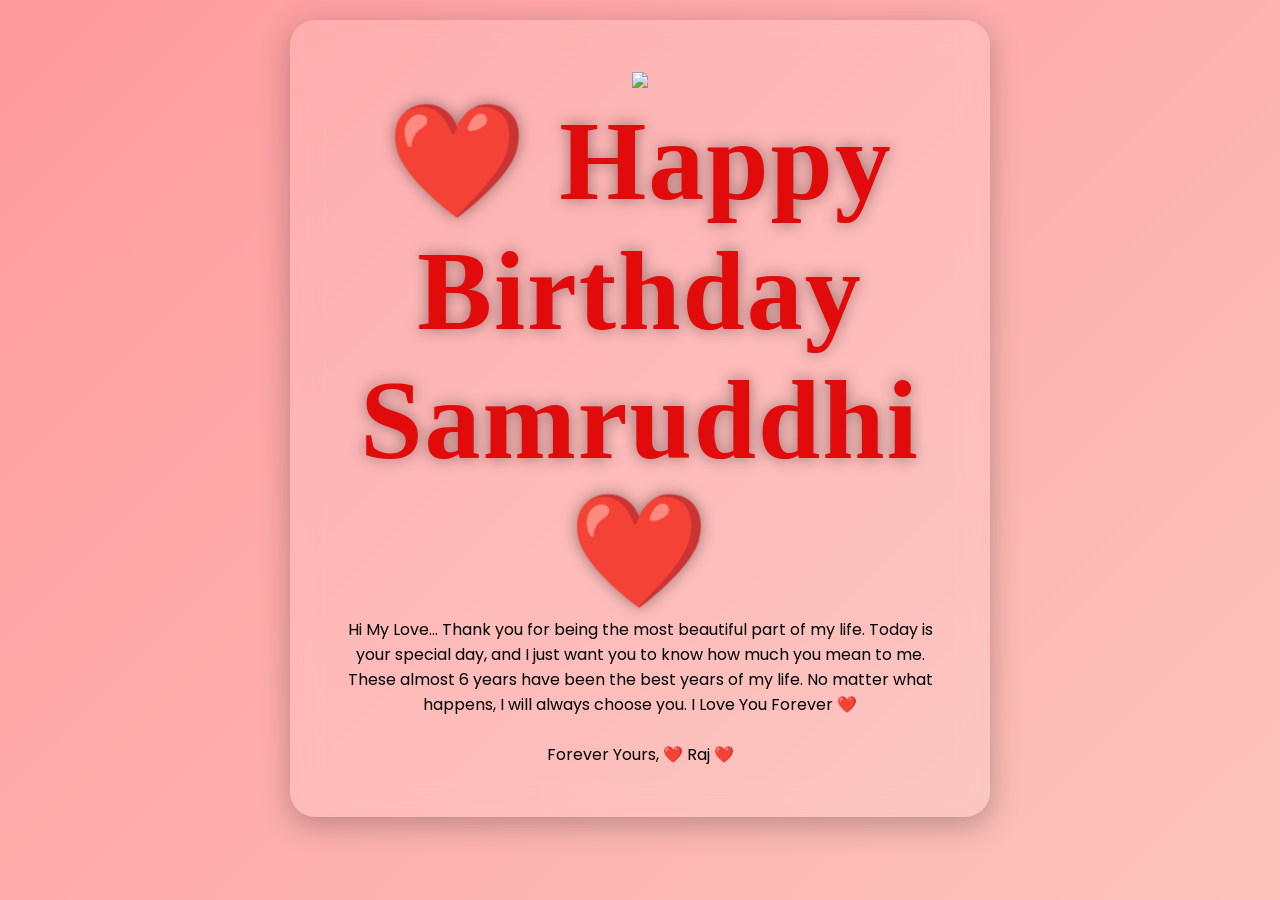
==== gift.html @ 8a3e7cf1 "Add files via upload" ====
<!DOCTYPE html>
<html lang="en">
<head>
    <meta charset="UTF-8">
    <meta name="viewport" content="width=device-width, initial-scale=1.0">
    <title>Your Surprise ❤️</title>

    <link rel="stylesheet" href="style.css">
</head>

<body>

<section class="hero">

<div class="glass">

<img src="images/us.png" class="surprise-photo">

<h1>❤️ Happy Birthday Samruddhi ❤️</h1>

<p class="gift-message">

Hi My Love...

Thank you for being the most beautiful part of my life.

Today is your special day, and I just want you to know how much you mean to me.

These almost 6 years have been the best years of my life.

No matter what happens, I will always choose you.

I Love You Forever ❤️

<br><br>

Forever Yours,

❤️ Raj ❤️

</p>

</div>

</section>

</body>
</html>
---- style.css ----
/* Google Font */
@import url('https://fonts.googleapis.com/css2?family=Poppins:wght@300;400;600;700&family=Great+Vibes&display=swap');

*{
    margin:0;
    padding:0;
    box-sizing:border-box;
    scroll-behavior:smooth;
}

body{
    font-family:'Poppins',sans-serif;
    background:linear-gradient(135deg,#ff9a9e,#fad0c4,#fad0c4,#fbc2eb);
    background-size:400% 400%;
    animation:bgMove 10s ease infinite;
    color:rgb(0, 0, 0);
    overflow-x:hidden;
}

@keyframes bgMove{
    0%{background-position:0% 50%;}
    50%{background-position:100% 50%;}
    100%{background-position:0% 50%;}
}

/* HERO */

.hero{
    min-height:80vh;
    display:flex;
    justify-content:center;
    align-items:center;
    text-align:center;
    padding:20px;
}

.glass{
    width:90%;
    max-width:700px;
    padding:50px;
    border-radius:25px;
    background:rgba(255,255,255,.15);
    backdrop-filter:blur(15px);
    box-shadow:0 8px 30px rgba(0,0,0,.25);
}

.hero h2{
    .hero h2{
    font-family: 'Cinzel', serif;
    font-size: 2.8rem;
    color: #fc3e0e;
    letter-spacing: 4px;
}
}


  .hero h1{
    font-family: 'Parisienne', cursive;
    font-size: 7rem;
    color: #e20b0b;
    text-shadow: 0 0 15px rgba(0,0,0,0.4);
    letter-spacing: 2px;
}
#typing{
    font-size:1.2rem;
    min-height:70px;
    margin-bottom:30px;
}

button{
    padding:15px 35px;
    border:none;
    border-radius:50px;
    cursor:pointer;
    background:#ff0059;
    color:white;
    font-size:18px;
    transition:.4s;
}

button:hover{
    transform:scale(1.08);
    background:#ff0066;
}

/* SECTION */

section{
    padding:80px 10%;
}

section h2{
    text-align:center;
    margin-bottom:40px;
    font-size:2.4rem;
}

/* STORY */

.timeline{
    display:grid;
    grid-template-columns:repeat(auto-fit,minmax(250px,1fr));
    gap:30px;
}

.card{
    background:rgba(255,255,255,.18);
    backdrop-filter:blur(12px);
    border-radius:20px;
    padding:30px;
    transition:.4s;
}

.card:hover{
    transform:translateY(-10px);
}

.card h3{
    margin-bottom:15px;
}

/* GALLERY */

.photos{
    display:grid;
    grid-template-columns:repeat(auto-fit,minmax(220px,1fr));
    gap:25px;
}

.photos img{
    width:100%;
    height:280px;
    object-fit:cover;
    border-radius:20px;
    transition:.5s;
    box-shadow:0 10px 20px rgba(0,0,0,.3);
}

.photos img:hover{
    transform:scale(1.05);
}

/* LETTER */

.letter p{
    max-width:900px;
    margin:auto;
    text-align:center;
    line-height:1.9;
    font-size:18px;
    background:rgba(255,255,255,.15);
    padding:40px;
    border-radius:20px;
}

/* COUNTDOWN */

#timer{
    display:flex;
    justify-content:center;
    flex-wrap:wrap;
    gap:30px;
}

#timer div{
    width:140px;
    height:140px;
    background:rgba(255,255,255,.15);
    border-radius:20px;
    display:flex;
    flex-direction:column;
    justify-content:center;
    align-items:center;
}

#timer span{
    font-size:40px;
    font-weight:bold;
}

/* SURPRISE */

.surprise{
    text-align:center;
}

#surpriseMessage{
    margin-top:35px;
    font-size:2rem;
    color:#fff;
}

/* FOOTER */

footer{
    text-align:center;
    padding:50px 20px;
    background:rgba(0,0,0,.2);
}

/* FLOATING HEARTS */

.hearts{
    position:fixed;
    top:0;
    left:0;
    width:100%;
    height:100%;
    overflow:hidden;
    pointer-events:none;
}

.hearts span{
    position:absolute;
    color:#ff0066;
    font-size:25px;
    animation:heartMove linear infinite;
}

@keyframes heartMove{
    0%{
        transform:translateY(100vh) scale(0);
        opacity:0;
    }

    30%{
        opacity:1;
    }

    100%{
        transform:translateY(-120vh) scale(1.5);
        opacity:0;
    }
}

/* RESPONSIVE */

@media(max-width:768px){

.hero h1{
    font-size:3rem;
}

.hero h2{
    font-size:1.6rem;
}

.glass{
    padding:30px;
}

section{
    padding:60px 20px;
}

#timer div{
    width:110px;
    height:110px;
}

.photos img{
    height:220px;
}

}
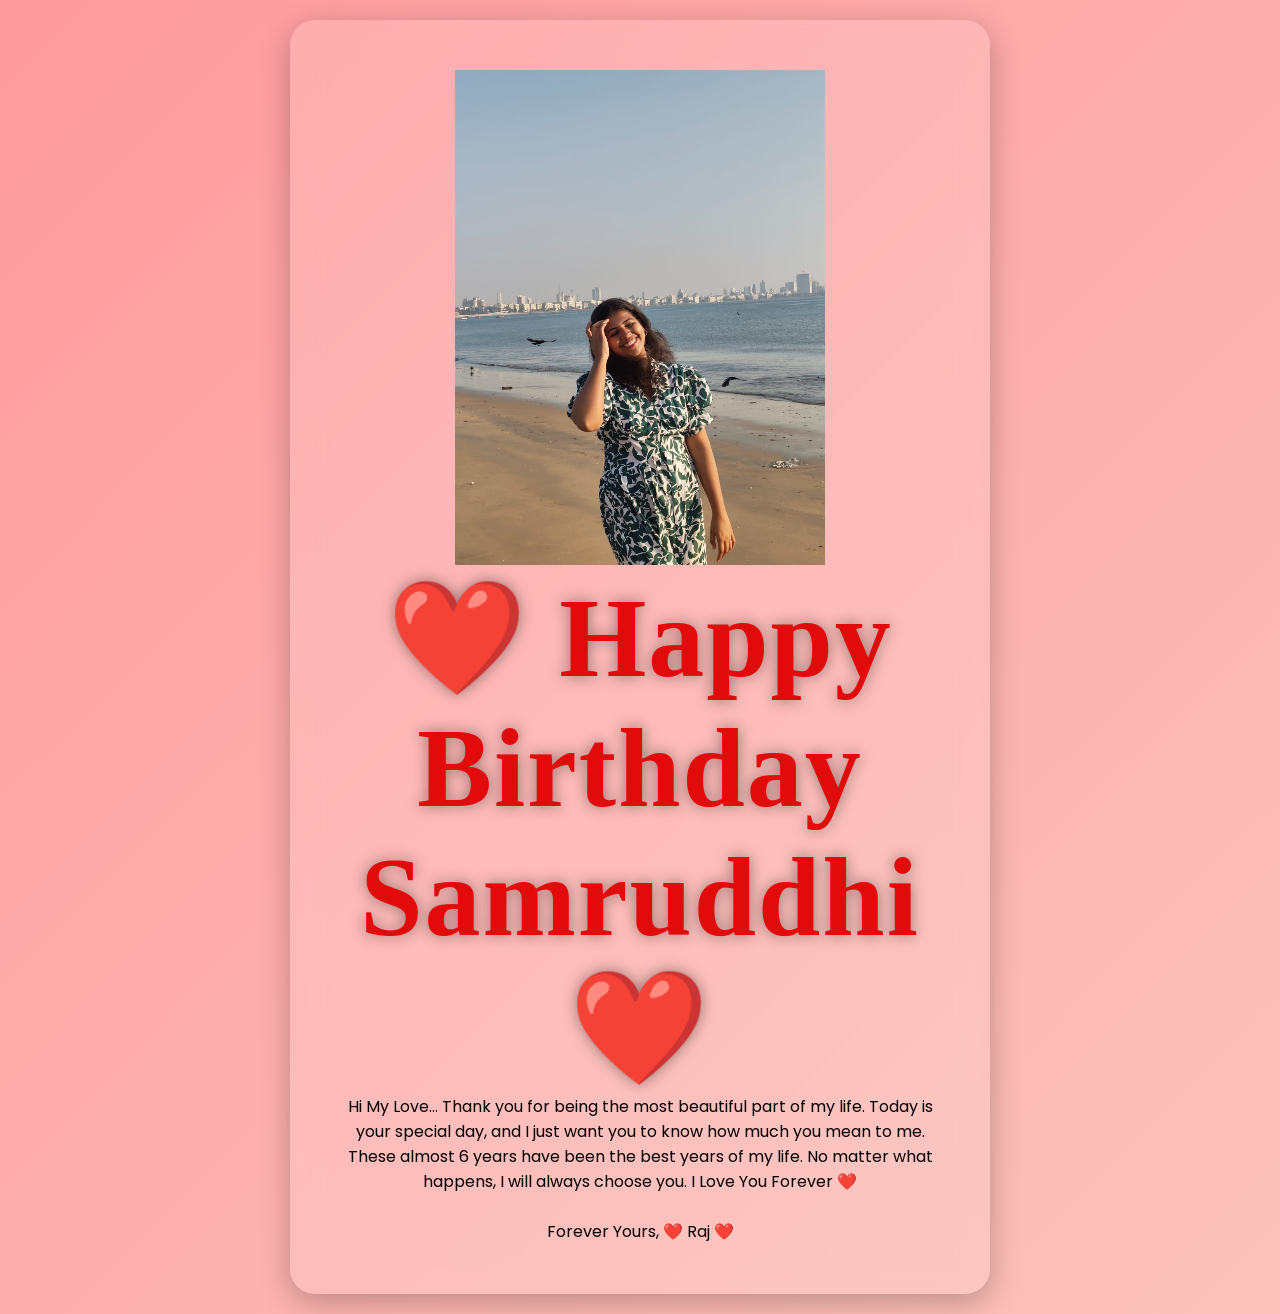
==== commit b518ed47: "Fix HTML structure and image source in gift.html Updated image source path and ensured proper HTML s" ====
--- a/gift.html
+++ b/gift.html
@@ -14,7 +14,7 @@
 
 <div class="glass">
 
-<img src="images/us.png" class="surprise-photo">
+<img src="us.png" class="surprise-photo">
 
 <h1>❤️ Happy Birthday Samruddhi ❤️</h1>
 
@@ -45,4 +45,4 @@
 </section>
 
 </body>
-</html>+</html>
